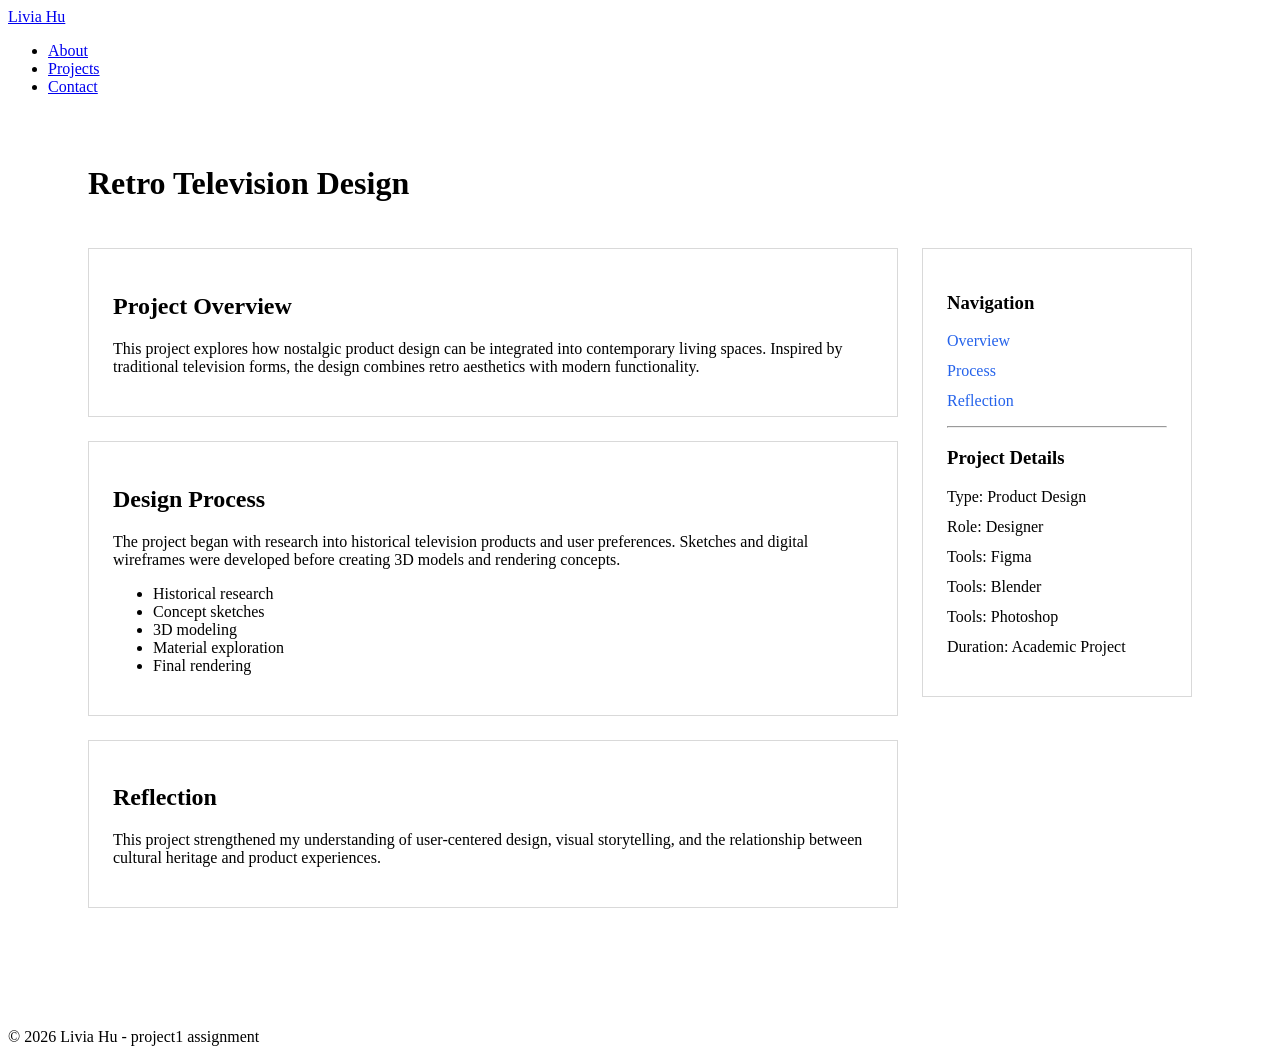
==== detail.html @ 560178e1 "Initial commit" ====
<!DOCTYPE html>
<html lang="en">

<head>
    <meta charset="UTF-8">
    <meta name="viewport" content="width=device-width, initial-scale=1.0">
    <title>Retro Television Design | Livia Hu</title>

    <link rel="stylesheet" href="css/style.css">

    <!-- link for font -->
    <link
        href="https://fonts.googleapis.com/css2?family=Inter:wght@400;500&family=Poppins:wght@400;600;700&display=swap"
        rel="stylesheet">
</head>

<body>

    <header class="site-header">

        <a href="index.html" class="logo">
            Livia Hu
        </a>

        <nav>
            <ul class="nav-links">
                <li><a href="index.html">About</a></li>
                <li><a href="index.html#projects">Projects</a></li>
                <li><a href="#">Contact</a></li>
            </ul>
        </nav>

    </header>

    <main>

        <h1 class="page-title">
            Retro Television Design
        </h1>

        <section class="content-grid">

            <!-- Main Content -->

            <div class="case-study">

                <section id="section1" class="content-block">

                    <h2>Project Overview</h2>

                    <p>
                        This project explores how nostalgic product design can be
                        integrated into contemporary living spaces. Inspired by
                        traditional television forms, the design combines retro
                        aesthetics with modern functionality.
                    </p>

                </section>

                <section id="section2" class="content-block">

                    <h2>Design Process</h2>

                    <p>
                        The project began with research into historical television
                        products and user preferences. Sketches and digital
                        wireframes were developed before creating 3D models and
                        rendering concepts.
                    </p>

                    <ul>
                        <li>Historical research</li>
                        <li>Concept sketches</li>
                        <li>3D modeling</li>
                        <li>Material exploration</li>
                        <li>Final rendering</li>
                    </ul>

                </section>

                <section id="section3" class="content-block">

                    <h2>Reflection</h2>

                    <p>
                        This project strengthened my understanding of
                        user-centered design, visual storytelling, and the
                        relationship between cultural heritage and product
                        experiences.
                    </p>

                </section>

            </div>

            <!-- Sidebar -->

            <aside class="sidebar">

                <h3>Navigation</h3>

                <ul>
                    <li><a href="#section1">Overview</a></li>
                    <li><a href="#section2">Process</a></li>
                    <li><a href="#section3">Reflection</a></li>
                </ul>

                <hr>

                <h3>Project Details</h3>

                <ul>
                    <li>Type: Product Design</li>
                    <li>Role: Designer</li>
                    <li>Tools: Figma</li>
                    <li>Tools: Blender</li>
                    <li>Tools: Photoshop</li>
                    <li>Duration: Academic Project</li>
                </ul>

            </aside>

        </section>

    </main>

    <footer>
        <p>© 2026 Livia Hu - project1 assignment</p>
    </footer>

</body>

</html>
---- css/style.css ----
.page-title{
    padding: 48px 80px 24px;
}

.content-grid{
    display:grid;
    gap:24px;
    padding:0 80px 80px;
    grid-template-columns:1fr;
}

.content-block{
    border:1px solid #d9d9d9;
    padding:24px;
    margin-bottom:24px;
}

.sidebar{
    border:1px solid #d9d9d9;
    padding:24px;
    height:fit-content;
}

.sidebar ul{
    list-style:none;
    padding-left:0;
}

.sidebar li{
    margin-bottom:12px;
}

.sidebar a{
    color:#2563EB;
    text-decoration:none;
}

@media (min-width:768px){

    .content-grid{
        grid-template-columns:3fr 1fr;
    }

}
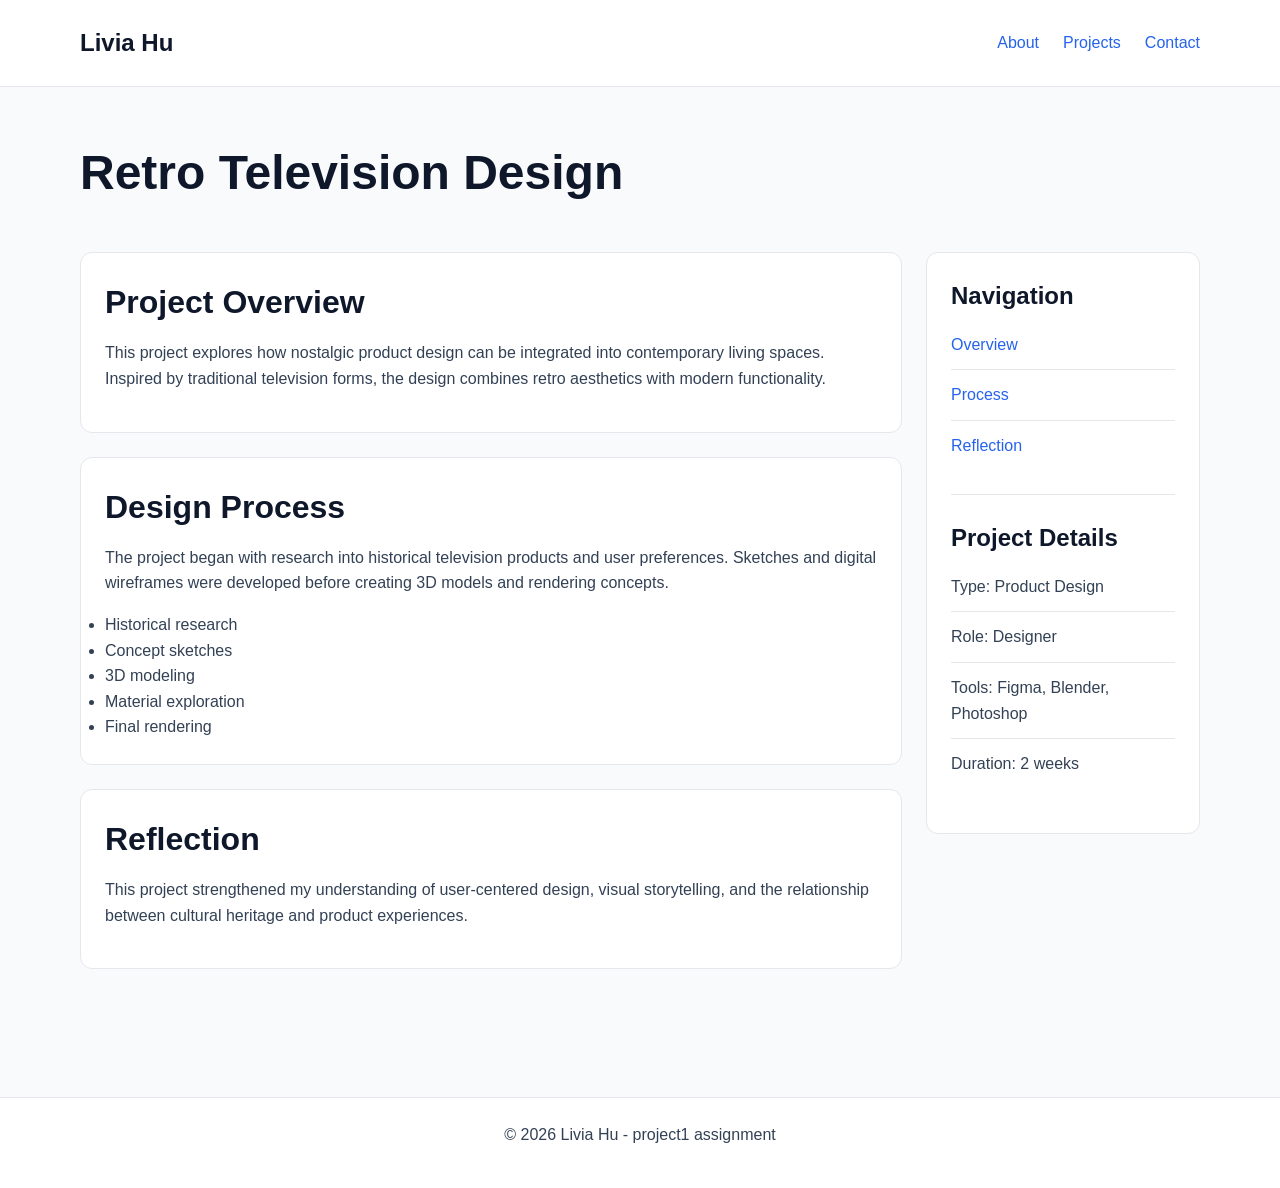
==== commit 5c53cfa9: "typo" ====
--- a/detail.html
+++ b/detail.html
@@ -112,10 +112,8 @@
                 <ul>
                     <li>Type: Product Design</li>
                     <li>Role: Designer</li>
-                    <li>Tools: Figma</li>
-                    <li>Tools: Blender</li>
-                    <li>Tools: Photoshop</li>
-                    <li>Duration: Academic Project</li>
+                    <li>Tools: Figma, Blender, Photoshop</li>
+                    <li>Duration: 2 weeks</li>
                 </ul>
 
             </aside>
--- a/css/style.css
+++ b/css/style.css
@@ -1,44 +1,319 @@
-.page-title{
-    padding: 48px 80px 24px;
-}
-
-.content-grid{
-    display:grid;
-    gap:24px;
-    padding:0 80px 80px;
-    grid-template-columns:1fr;
-}
-
-.content-block{
-    border:1px solid #d9d9d9;
-    padding:24px;
-    margin-bottom:24px;
-}
-
-.sidebar{
-    border:1px solid #d9d9d9;
-    padding:24px;
-    height:fit-content;
-}
-
-.sidebar ul{
-    list-style:none;
-    padding-left:0;
-}
-
-.sidebar li{
-    margin-bottom:12px;
-}
-
-.sidebar a{
-    color:#2563EB;
-    text-decoration:none;
-}
-
-@media (min-width:768px){
-
-    .content-grid{
-        grid-template-columns:3fr 1fr;
-    }
-
+/* global */
+
+* {
+    margin: 0;
+    padding: 0;
+    box-sizing: border-box;
+}
+
+/* set up design token for the entire css */
+
+:root {
+
+    /* Colors */
+    --primary: rgb(15, 23, 42); /* Midnight Navy */
+    --accent: rgb(37, 99, 235);     /* Research Blue */
+    --text: rgb(51, 65, 85);/* Slate Gray */
+    --background: rgb(248, 250, 252);/* Frost White */
+    
+    /* Radius */
+    --radius: 12px;
+}
+
+/* body background set up */
+
+body {
+    font-family: "Inter", sans-serif;
+    line-height: 1.6;
+    background: var(--background);
+    color: var(--text);
+}
+
+/* typography: font size/family set up */
+
+h1,
+h2,
+h3 {
+    font-family: "Poppins", sans-serif;
+    color: var(--primary);
+}
+
+h1 {
+    font-size: 36px;
+    font-weight: 700;
+    margin-bottom: 16px;
+}
+
+h2 {
+    font-size: 28px;
+    font-weight: 600;
+    margin-bottom: 16px;
+}
+
+h3 {
+    font-size: 20px;
+    font-weight: 600;
+    margin-bottom: 12px;
+}
+
+p {
+    margin-bottom: 16px;
+}
+
+a {
+    text-decoration: none;
+    transition: 0.2s ease;
+}
+
+a:hover {
+    opacity: 0.85;
+}
+
+/* header */
+
+.site-header {
+    display: flex;
+    flex-direction: column;
+    align-items: center;
+    gap: 16px;
+    padding: 24px;
+    background: rgb(255, 255, 255);
+    border-bottom: 1px solid rgb(229, 231, 235);
+}
+
+.logo {
+    font-size: 24px;
+    font-weight: 700;
+    color: var(--primary);
+}
+
+.nav-links {
+    list-style: none;
+    display: flex;
+    gap: 16px;
+}
+
+.nav-links a {
+    color: var(--accent);
+    font-weight: 500;
+}
+
+/* hero section */
+
+.hero-grid {
+    display: grid;
+    grid-template-columns: 1fr;
+    gap: 24px;
+    padding: 24px;
+}
+
+.hero-main,
+.hero-sidebar {
+    background: white;
+    border: 1px solid rgb(229, 231, 235);
+    border-radius: var(--radius);
+    padding: 32px;
+}
+
+.hero-sidebar ul {
+    padding-left: 20px;
+}
+
+/* buttons */
+
+.btn,
+.btn-small {
+    display: inline-block;
+    background: var(--accent);
+    color: white;
+    border-radius: 8px;
+    transition: 0.2s ease;
+}
+
+.btn {
+    padding: 12px 24px;
+}
+
+.btn-small {
+    padding: 10px 18px;
+    margin-top: auto;
+}
+
+.btn:hover,
+.btn-small:hover {
+    background: var(--primary);
+    opacity: 1;
+}
+
+/* projects */
+
+#projects {
+    padding: 24px;
+}
+
+.project-grid {
+    display: grid;
+    grid-template-columns: 1fr;
+    gap: 24px;
+    margin-top: 24px;
+}
+
+/* cards */
+
+.card {
+    background: white;
+    border: 1px solid rgb(229, 231, 235);
+    border-radius: var(--radius);
+    display: flex;
+    flex-direction: column;
+    padding: 16px;
+    transition: 0.2s ease;
+}
+
+.card:hover {
+    transform: translateY(-3px);
+    box-shadow: 0 4px 12px rgba(0, 0, 0, 0.08);
+}
+
+.card-image {
+    height: 180px;
+    background: rgb(226, 232, 240);
+    border-radius: 8px;
+    margin-bottom: 16px;
+}
+
+/* detail page */
+
+.page-title {
+    padding: 24px;
+}
+
+.content-grid {
+    display: grid;
+    gap: 24px;
+    padding: 24px;
+    grid-template-columns: 1fr;
+}
+
+/* mobile:
+   sidebar on top
+*/
+
+.sidebar {
+    order: -1;
+    background: white;
+    border: 1px solid rgb(229, 231, 235);
+    border-radius: var(--radius);
+    padding: 24px;
+    height: fit-content;
+}
+
+.content-block {
+    background: white;
+    border: 1px solid rgb(229, 231, 235);
+    border-radius: var(--radius);
+    padding: 24px;
+    margin-bottom: 24px;
+}
+
+.content-block h2 {
+    margin-bottom: 12px;
+}
+
+.sidebar h3 {
+    margin-bottom: 16px;
+}
+
+.sidebar ul {
+    list-style: none;
+    padding-left: 0;
+    margin-bottom: 20px;
+}
+
+.sidebar li {
+    margin-bottom: 12px;
+    padding-bottom: 12px;
+    border-bottom: 1px solid rgb(229, 231, 235);
+}
+
+.sidebar li:last-child {
+    border-bottom: none;
+}
+
+.sidebar a {
+    color: var(--accent);
+}
+
+.sidebar hr {
+    margin: 24px 0;
+    border: none;
+    border-top: 1px solid rgb(229, 231, 235);
+}
+
+/* footer */
+
+footer {
+    margin-top: 24px;
+    padding: 24px;
+    text-align: center;
+    background: white;
+    border-top: 1px solid rgb(229, 231, 235);
+}
+
+/* desktop */
+
+@media (min-width:768px) {
+    .site-header {
+        flex-direction: row;
+        justify-content: space-between;
+        padding: 24px 80px;
+    }
+
+    .nav-links {
+        gap: 24px;
+    }
+
+    h1 {
+        font-size: 48px;
+    }
+
+    h2 {
+        font-size: 32px;
+    }
+
+    h3 {
+        font-size: 24px;
+    }
+
+    /* Hero Split */
+
+    .hero-grid {
+        padding: 48px 80px;
+        grid-template-columns: 2fr 1fr;
+    }
+
+    /* Projects Section */
+    #projects {
+        padding: 0 80px 80px;
+    }
+
+    /* 4 Project Cards */
+    .project-grid {
+        grid-template-columns: repeat(4, 1fr);
+    }
+
+    /* Detail Page */
+    .page-title {
+        padding: 48px 80px 24px;
+    }
+
+    .content-grid {
+        padding: 0 80px 80px;
+        grid-template-columns: 3fr 1fr;
+    }
+
+    /* Sidebar back to right */
+    .sidebar {
+        order: 0;
+    }
 }
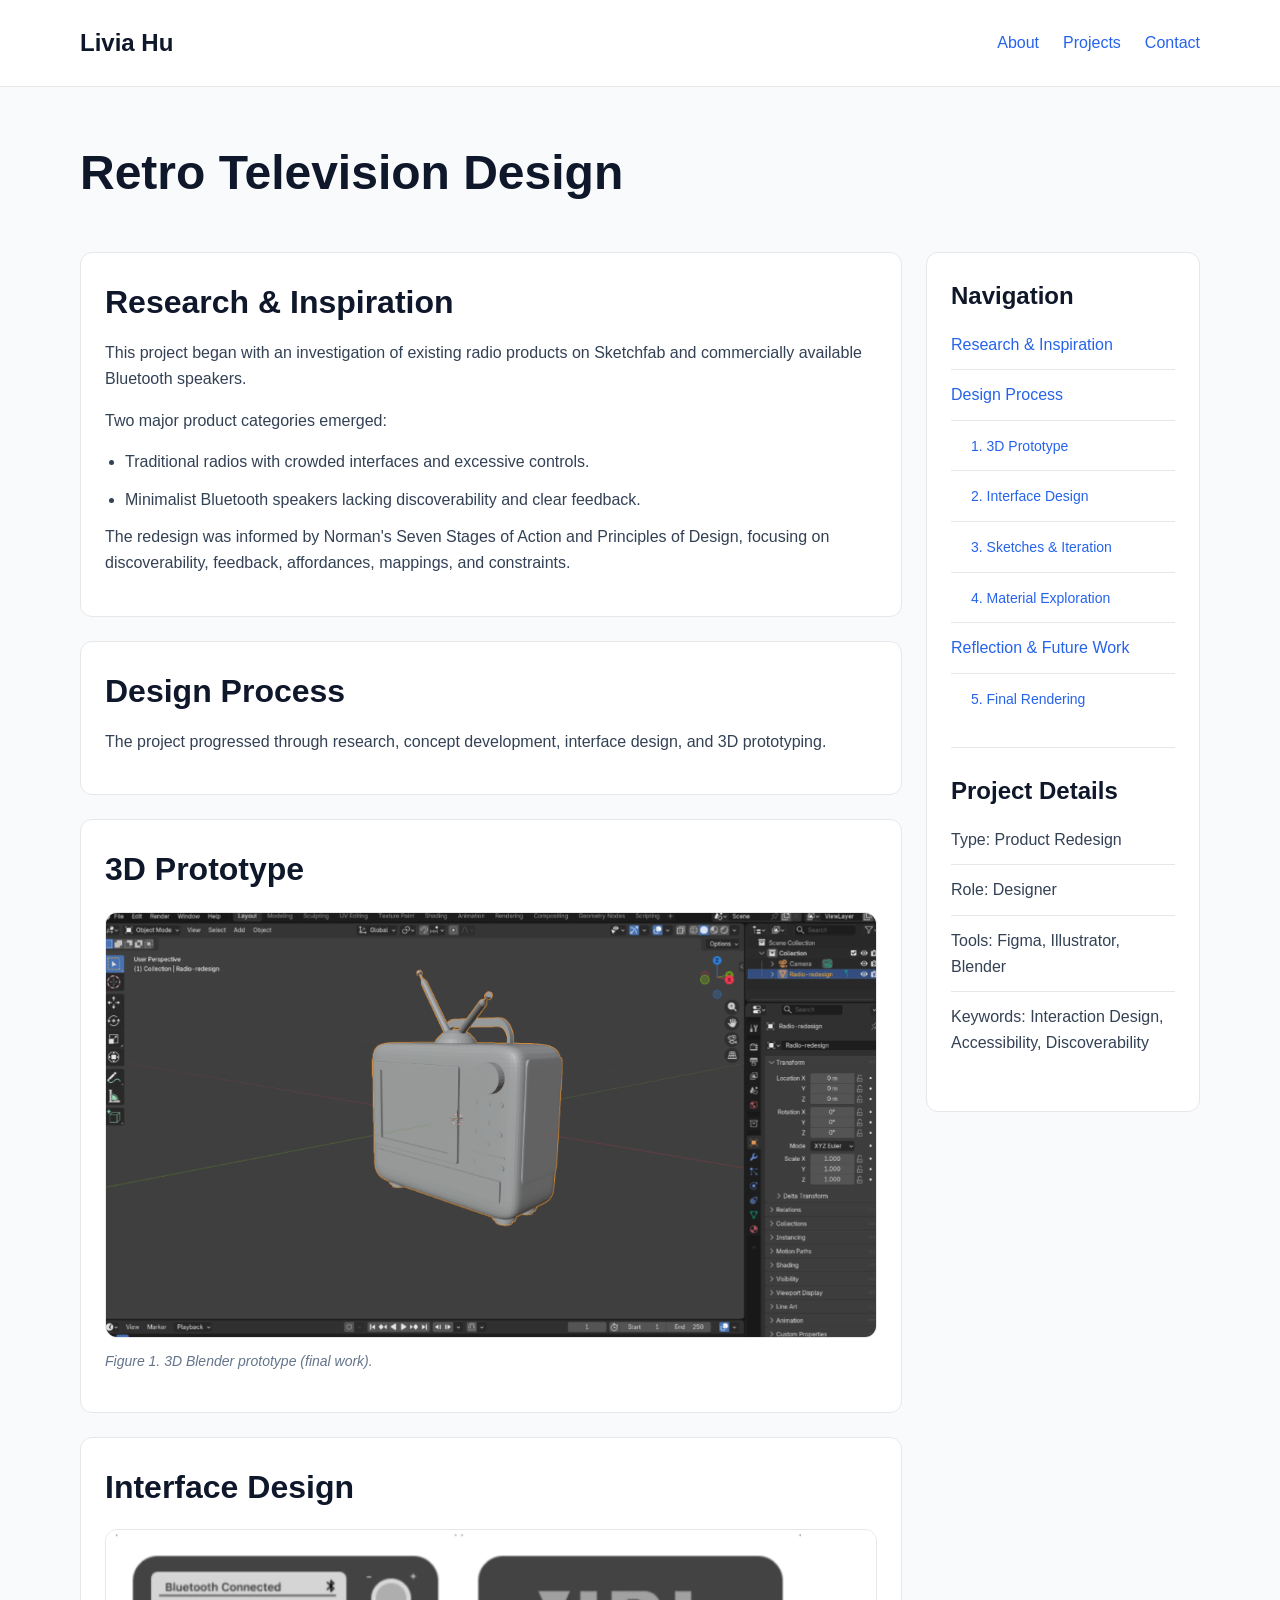
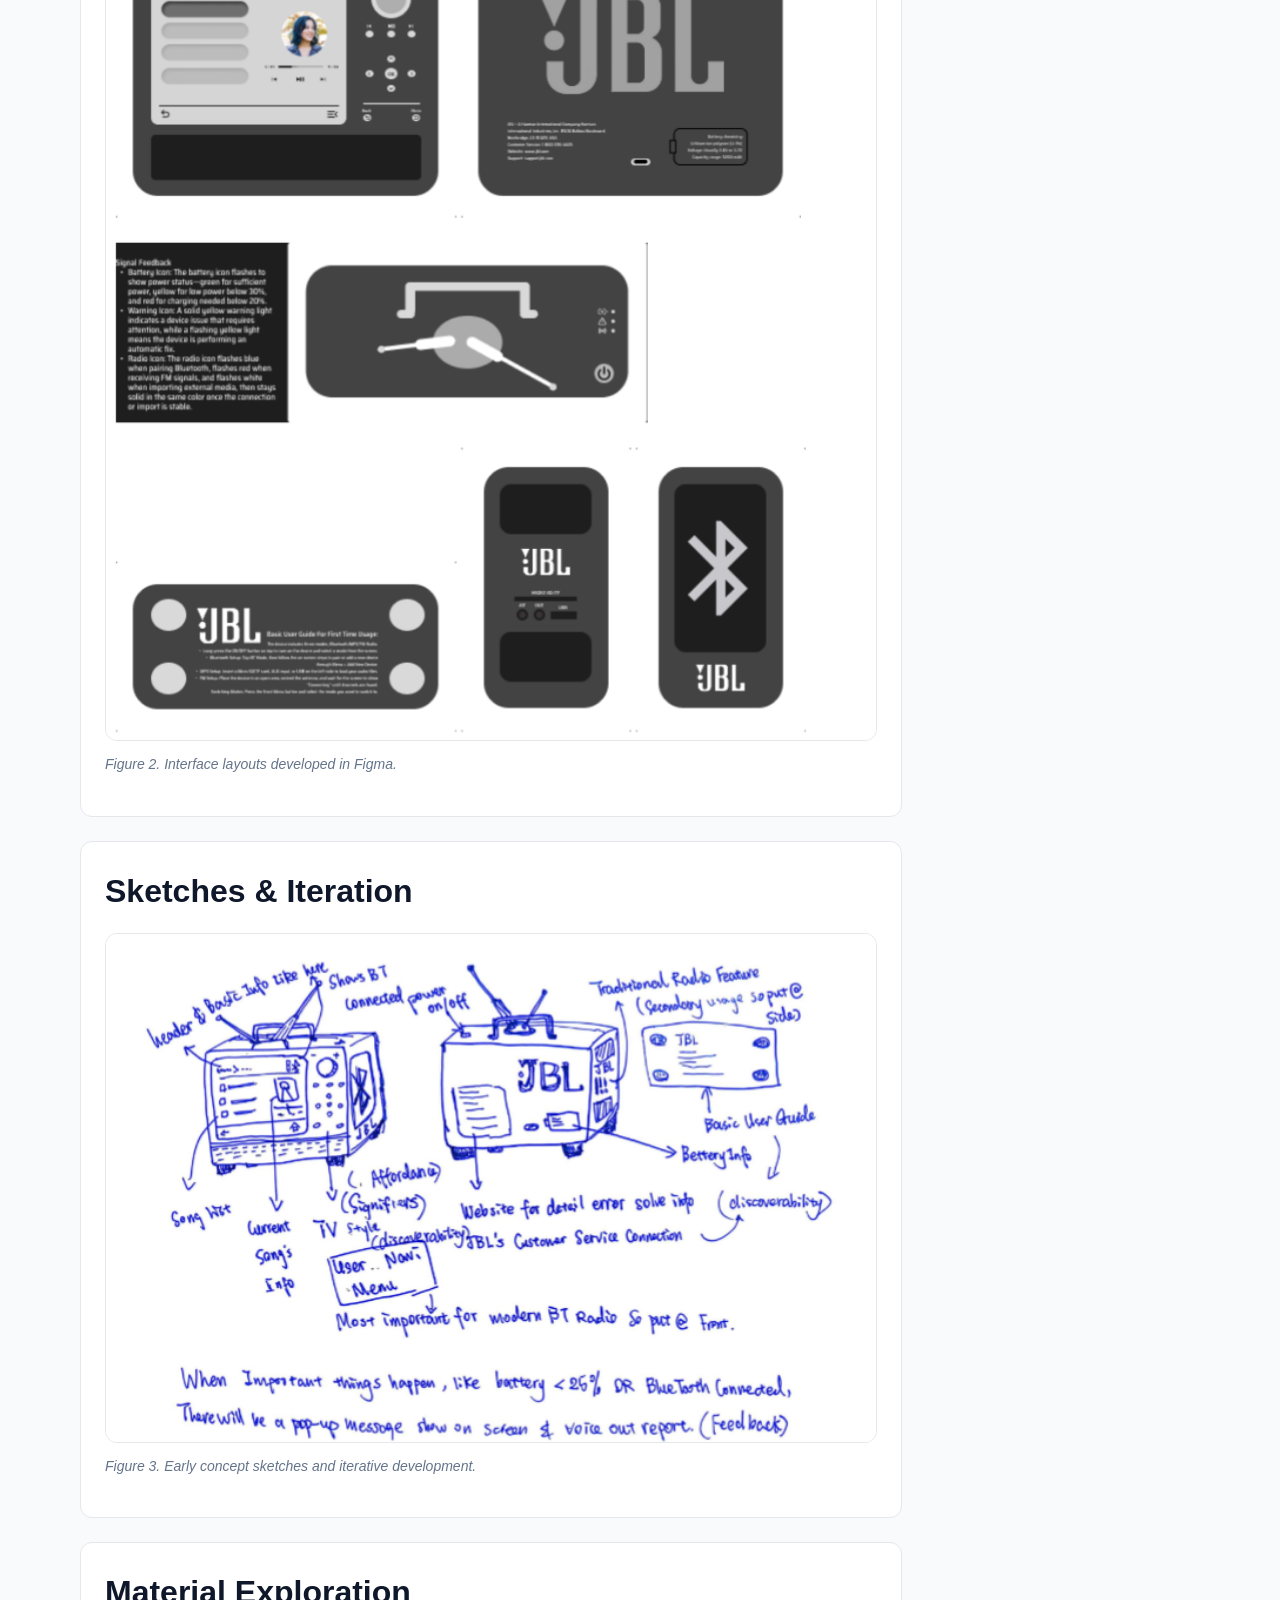
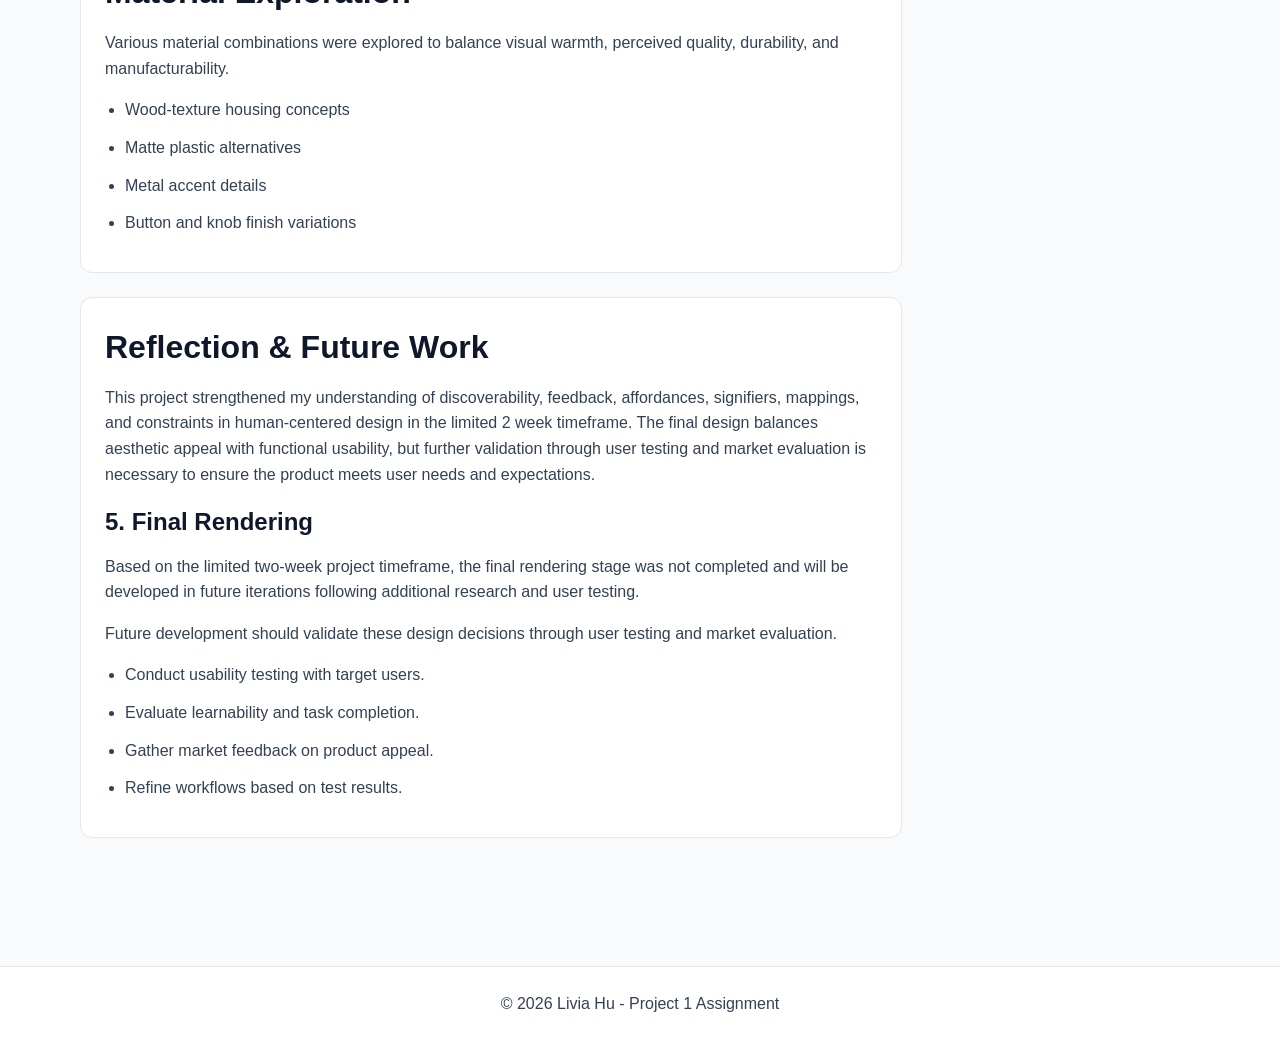
==== commit e551f852: "final" ====
--- a/detail.html
+++ b/detail.html
@@ -4,11 +4,10 @@
 <head>
     <meta charset="UTF-8">
     <meta name="viewport" content="width=device-width, initial-scale=1.0">
-    <title>Retro Television Design | Livia Hu</title>
+    <title>Bluetooth Radio Redesign | Livia Hu</title>
 
     <link rel="stylesheet" href="css/style.css">
 
-    <!-- link for font -->
     <link
         href="https://fonts.googleapis.com/css2?family=Inter:wght@400;500&family=Poppins:wght@400;600;700&display=swap"
         rel="stylesheet">
@@ -40,69 +39,200 @@
 
         <section class="content-grid">
 
-            <!-- Main Content -->
-
             <div class="case-study">
 
-                <section id="section1" class="content-block">
-
-                    <h2>Project Overview</h2>
-
-                    <p>
-                        This project explores how nostalgic product design can be
-                        integrated into contemporary living spaces. Inspired by
-                        traditional television forms, the design combines retro
-                        aesthetics with modern functionality.
-                    </p>
-
-                </section>
-
-                <section id="section2" class="content-block">
+                <!-- SECTION 1 -->
+
+                <section id="research" class="content-block">
+
+                    <h2>Research & Inspiration</h2>
+
+                    <p>
+                        This project began with an investigation of
+                        existing radio products on Sketchfab and
+                        commercially available Bluetooth speakers.
+                    </p>
+
+                    <p>
+                        Two major product categories emerged:
+                    </p>
+
+                    <ul>
+                        <li>
+                            Traditional radios with crowded interfaces
+                            and excessive controls.
+                        </li>
+
+                        <li>
+                            Minimalist Bluetooth speakers lacking
+                            discoverability and clear feedback.
+                        </li>
+                    </ul>
+
+                    <p>
+                        The redesign was informed by Norman's Seven
+                        Stages of Action and Principles of Design,
+                        focusing on discoverability, feedback,
+                        affordances, mappings, and constraints.
+                    </p>
+
+                </section>
+
+                <!-- SECTION 2 -->
+
+                <section id="process" class="content-block">
 
                     <h2>Design Process</h2>
 
-                    <p>
-                        The project began with research into historical television
-                        products and user preferences. Sketches and digital
-                        wireframes were developed before creating 3D models and
-                        rendering concepts.
+                    <p>The project progressed through research, concept development, interface design, and 3D
+                        prototyping.
+                    </p>
+
+                </section>
+
+                <section id="prototype" class="content-block">
+
+                    <h2>3D Prototype</h2>
+
+                    <div class="project-image">
+                        <img src="images/ratio.png" alt="Bluetooth radio prototype">
+                    </div>
+
+                    <p class="caption">
+                        Figure 1. 3D Blender prototype (final work).
+                    </p>
+
+                </section>
+
+                <section id="interface" class="content-block">
+
+                    <h2>Interface Design</h2>
+
+                    <div class="project-image">
+                        <img src="images/interface.png" alt="Figma interface design">
+                    </div>
+
+                    <p class="caption">
+                        Figure 2. Interface layouts developed in Figma.
+                    </p>
+
+                </section>
+
+                <section id="iteration" class="content-block">
+
+                    <h2>Sketches & Iteration</h2>
+
+                    <div class="project-image">
+                        <img src="images/sketch.png" alt="Design sketches">
+                    </div>
+
+                    <p class="caption">
+                        Figure 3. Early concept sketches and iterative development.
+                    </p>
+
+                </section>
+
+                <section id="materials" class="content-block">
+
+                    <h2>Material Exploration</h2>
+
+                    <p>
+                        Various material combinations were explored to
+                        balance visual warmth, perceived quality,
+                        durability, and manufacturability.
                     </p>
 
                     <ul>
-                        <li>Historical research</li>
-                        <li>Concept sketches</li>
-                        <li>3D modeling</li>
-                        <li>Material exploration</li>
-                        <li>Final rendering</li>
+                        <li>Wood-texture housing concepts</li>
+                        <li>Matte plastic alternatives</li>
+                        <li>Metal accent details</li>
+                        <li>Button and knob finish variations</li>
                     </ul>
 
                 </section>
 
-                <section id="section3" class="content-block">
-
-                    <h2>Reflection</h2>
+
+
+                <!-- SECTION 3 -->
+
+                <section id="reflection" class="content-block">
+
+                    <h2>Reflection & Future Work</h2>
 
                     <p>
                         This project strengthened my understanding of
-                        user-centered design, visual storytelling, and the
-                        relationship between cultural heritage and product
-                        experiences.
-                    </p>
+                        discoverability, feedback, affordances,
+                        signifiers, mappings, and constraints in
+                        human-centered design in the limited 2 week timeframe. The final design balances aesthetic
+                        appeal with functional usability, but further validation through user testing and market
+                        evaluation is necessary to ensure the product meets user needs and expectations.
+                    </p>
+
+                    <h3 id="rendering">5. Final Rendering</h3>
+
+                    <p>
+                        Based on the limited two-week project timeframe,
+                        the final rendering stage was not completed and
+                        will be developed in future iterations following
+                        additional research and user testing.
+                    </p>
+
+                    <p>
+                        Future development should validate these design
+                        decisions through user testing and market evaluation.
+                    </p>
+
+
+                    <ul>
+                        <li>Conduct usability testing with target users.</li>
+                        <li>Evaluate learnability and task completion.</li>
+                        <li>Gather market feedback on product appeal.</li>
+                        <li>Refine workflows based on test results.</li>
+                    </ul>
 
                 </section>
 
             </div>
 
-            <!-- Sidebar -->
 
             <aside class="sidebar">
 
                 <h3>Navigation</h3>
 
                 <ul>
-                    <li><a href="#section1">Overview</a></li>
-                    <li><a href="#section2">Process</a></li>
-                    <li><a href="#section3">Reflection</a></li>
+
+                    <li>
+                        <a href="#research">Research & Inspiration</a>
+                    </li>
+
+                    <li>
+                        <a href="#process">Design Process</a>
+                    </li>
+
+                    <li class="sub-item">
+                        <a href="#prototype">1. 3D Prototype</a>
+                    </li>
+
+                    <li class="sub-item">
+                        <a href="#interface">2. Interface Design</a>
+                    </li>
+
+                    <li class="sub-item">
+                        <a href="#iteration">3. Sketches & Iteration</a>
+                    </li>
+
+                    <li class="sub-item">
+                        <a href="#materials">4. Material Exploration</a>
+                    </li>
+
+                    <li>
+                        <a href="#reflection">Reflection & Future Work</a>
+                    </li>
+
+                    <li class="sub-item">
+                        <a href="#rendering">5. Final Rendering</a>
+                    </li>
+
                 </ul>
 
                 <hr>
@@ -110,10 +240,10 @@
                 <h3>Project Details</h3>
 
                 <ul>
-                    <li>Type: Product Design</li>
+                    <li>Type: Product Redesign</li>
                     <li>Role: Designer</li>
-                    <li>Tools: Figma, Blender, Photoshop</li>
-                    <li>Duration: 2 weeks</li>
+                    <li>Tools: Figma, Illustrator, Blender</li>
+                    <li>Keywords: Interaction Design, Accessibility, Discoverability</li>
                 </ul>
 
             </aside>
@@ -123,7 +253,7 @@
     </main>
 
     <footer>
-        <p>© 2026 Livia Hu - project1 assignment</p>
+        <p>© 2026 Livia Hu - Project 1 Assignment</p>
     </footer>
 
 </body>
--- a/css/style.css
+++ b/css/style.css
@@ -1,319 +1,367 @@
 /* global */
 
-* {
-    margin: 0;
-    padding: 0;
-    box-sizing: border-box;
-}
-
-/* set up design token for the entire css */
-
-:root {
-
-    /* Colors */
-    --primary: rgb(15, 23, 42); /* Midnight Navy */
-    --accent: rgb(37, 99, 235);     /* Research Blue */
-    --text: rgb(51, 65, 85);/* Slate Gray */
-    --background: rgb(248, 250, 252);/* Frost White */
-    
-    /* Radius */
-    --radius: 12px;
-}
-
-/* body background set up */
-
-body {
-    font-family: "Inter", sans-serif;
-    line-height: 1.6;
-    background: var(--background);
-    color: var(--text);
-}
-
-/* typography: font size/family set up */
+*{
+    margin:0;
+    padding:0;
+    box-sizing:border-box;
+}
+
+/* design tokens */
+
+:root{
+    --primary:rgb(15,23,42);
+    --accent:rgb(37,99,235);
+    --text:rgb(51,65,85);
+    --background:rgb(248,250,252);
+    --radius:12px;
+}
+
+/* body */
+
+body{
+    font-family:"Inter",sans-serif;
+    line-height:1.6;
+    background:var(--background);
+    color:var(--text);
+}
+
+/* typography */
 
 h1,
 h2,
-h3 {
-    font-family: "Poppins", sans-serif;
-    color: var(--primary);
-}
-
-h1 {
-    font-size: 36px;
-    font-weight: 700;
-    margin-bottom: 16px;
-}
-
-h2 {
-    font-size: 28px;
-    font-weight: 600;
-    margin-bottom: 16px;
-}
-
-h3 {
-    font-size: 20px;
-    font-weight: 600;
-    margin-bottom: 12px;
-}
-
-p {
-    margin-bottom: 16px;
-}
-
-a {
-    text-decoration: none;
-    transition: 0.2s ease;
-}
-
-a:hover {
-    opacity: 0.85;
+h3{
+    font-family:"Poppins",sans-serif;
+    color:var(--primary);
+}
+
+h1{
+    font-size:36px;
+    font-weight:700;
+    margin-bottom:16px;
+}
+
+h2{
+    font-size:28px;
+    font-weight:600;
+    margin-bottom:16px;
+}
+
+h3{
+    font-size:20px;
+    font-weight:600;
+    margin-bottom:12px;
+}
+
+p{
+    margin-bottom:16px;
+}
+
+a{
+    text-decoration:none;
+    transition:0.2s ease;
+}
+
+a:hover{
+    opacity:0.85;
 }
 
 /* header */
 
-.site-header {
-    display: flex;
-    flex-direction: column;
-    align-items: center;
-    gap: 16px;
-    padding: 24px;
-    background: rgb(255, 255, 255);
-    border-bottom: 1px solid rgb(229, 231, 235);
-}
-
-.logo {
-    font-size: 24px;
-    font-weight: 700;
-    color: var(--primary);
-}
-
-.nav-links {
-    list-style: none;
-    display: flex;
-    gap: 16px;
-}
-
-.nav-links a {
-    color: var(--accent);
-    font-weight: 500;
-}
-
-/* hero section */
-
-.hero-grid {
-    display: grid;
-    grid-template-columns: 1fr;
-    gap: 24px;
-    padding: 24px;
+.site-header{
+    display:flex;
+    flex-direction:column;
+    align-items:center;
+    gap:16px;
+    padding:24px;
+    background:white;
+    border-bottom:1px solid rgb(229,231,235);
+}
+
+.logo{
+    font-size:24px;
+    font-weight:700;
+    color:var(--primary);
+}
+
+.nav-links{
+    list-style:none;
+    display:flex;
+    gap:16px;
+}
+
+.nav-links a{
+    color:var(--accent);
+    font-weight:500;
+}
+
+/* hero */
+
+.hero-grid{
+    display:grid;
+    grid-template-columns:1fr;
+    gap:24px;
+    padding:24px;
 }
 
 .hero-main,
-.hero-sidebar {
-    background: white;
-    border: 1px solid rgb(229, 231, 235);
-    border-radius: var(--radius);
-    padding: 32px;
-}
-
-.hero-sidebar ul {
-    padding-left: 20px;
+.hero-sidebar{
+    background:white;
+    border:1px solid rgb(229,231,235);
+    border-radius:var(--radius);
+    padding:32px;
+}
+
+.hero-sidebar ul{
+    padding-left:20px;
 }
 
 /* buttons */
 
 .btn,
-.btn-small {
-    display: inline-block;
-    background: var(--accent);
-    color: white;
-    border-radius: 8px;
-    transition: 0.2s ease;
-}
-
-.btn {
-    padding: 12px 24px;
-}
-
-.btn-small {
-    padding: 10px 18px;
-    margin-top: auto;
+.btn-small{
+    display:inline-block;
+    background:var(--accent);
+    color:white;
+    border-radius:8px;
+    transition:0.2s ease;
+}
+
+.btn{
+    padding:12px 24px;
+}
+
+.btn-small{
+    padding:10px 18px;
+    margin-top:auto;
 }
 
 .btn:hover,
-.btn-small:hover {
-    background: var(--primary);
-    opacity: 1;
+.btn-small:hover{
+    background:var(--primary);
+    opacity:1;
 }
 
 /* projects */
 
-#projects {
-    padding: 24px;
-}
-
-.project-grid {
-    display: grid;
-    grid-template-columns: 1fr;
-    gap: 24px;
-    margin-top: 24px;
+#projects{
+    padding:24px;
+}
+
+.project-grid{
+    display:grid;
+    grid-template-columns:1fr;
+    gap:24px;
+    margin-top:24px;
 }
 
 /* cards */
 
-.card {
-    background: white;
-    border: 1px solid rgb(229, 231, 235);
-    border-radius: var(--radius);
-    display: flex;
-    flex-direction: column;
-    padding: 16px;
-    transition: 0.2s ease;
-}
-
-.card:hover {
-    transform: translateY(-3px);
-    box-shadow: 0 4px 12px rgba(0, 0, 0, 0.08);
-}
-
-.card-image {
-    height: 180px;
-    background: rgb(226, 232, 240);
-    border-radius: 8px;
-    margin-bottom: 16px;
+.card{
+    background:white;
+    border:1px solid rgb(229,231,235);
+    border-radius:var(--radius);
+    display:flex;
+    flex-direction:column;
+    padding:16px;
+    transition:0.2s ease;
+}
+
+.card:hover{
+    transform:translateY(-3px);
+    box-shadow:0 4px 12px rgba(0,0,0,0.08);
+}
+
+.card-image{
+    height:180px;
+    border-radius:8px;
+    overflow:hidden;
+    margin-bottom:16px;
+}
+
+.card-image img{
+    width:100%;
+    height:100%;
+    object-fit:cover;
+    display:block;
 }
 
 /* detail page */
 
-.page-title {
-    padding: 24px;
-}
-
-.content-grid {
-    display: grid;
-    gap: 24px;
-    padding: 24px;
-    grid-template-columns: 1fr;
-}
-
-/* mobile:
-   sidebar on top
-*/
-
-.sidebar {
-    order: -1;
-    background: white;
-    border: 1px solid rgb(229, 231, 235);
-    border-radius: var(--radius);
-    padding: 24px;
-    height: fit-content;
-}
-
-.content-block {
-    background: white;
-    border: 1px solid rgb(229, 231, 235);
-    border-radius: var(--radius);
-    padding: 24px;
-    margin-bottom: 24px;
-}
-
-.content-block h2 {
-    margin-bottom: 12px;
-}
-
-.sidebar h3 {
-    margin-bottom: 16px;
-}
-
-.sidebar ul {
-    list-style: none;
-    padding-left: 0;
-    margin-bottom: 20px;
-}
-
-.sidebar li {
-    margin-bottom: 12px;
-    padding-bottom: 12px;
-    border-bottom: 1px solid rgb(229, 231, 235);
-}
-
-.sidebar li:last-child {
-    border-bottom: none;
-}
-
-.sidebar a {
-    color: var(--accent);
-}
-
-.sidebar hr {
-    margin: 24px 0;
-    border: none;
-    border-top: 1px solid rgb(229, 231, 235);
+.page-title{
+    padding:24px;
+}
+
+.content-grid{
+    display:grid;
+    gap:24px;
+    padding:24px;
+    grid-template-columns:1fr;
+}
+
+.case-study{
+    width:100%;
+}
+
+.sidebar{
+    background:white;
+    border:1px solid rgb(229,231,235);
+    border-radius:var(--radius);
+    padding:24px;
+    height:fit-content;
+}
+
+.content-block{
+    background:white;
+    border:1px solid rgb(229,231,235);
+    border-radius:var(--radius);
+    padding:24px;
+    margin-bottom:24px;
+}
+
+.content-block h2{
+    margin-bottom:12px;
+}
+
+.content-block ul{
+    margin-top:12px;
+    margin-left:20px;
+}
+
+.content-block li{
+    margin-bottom:12px;
+}
+
+/* sidebar */
+
+.sidebar h3{
+    margin-bottom:16px;
+}
+
+.sidebar ul{
+    list-style:none;
+    padding-left:0;
+    margin-bottom:20px;
+}
+
+.sidebar li{
+    margin-bottom:12px;
+    padding-bottom:12px;
+    border-bottom:1px solid rgb(229,231,235);
+}
+
+.sidebar li:last-child{
+    border-bottom:none;
+}
+
+.sidebar a{
+    color:var(--accent);
+}
+
+.sidebar hr{
+    margin:24px 0;
+    border:none;
+    border-top:1px solid rgb(229,231,235);
+}
+
+/* design process sub-navigation */
+
+.sub-item{
+    padding-left:20px;
+    margin-bottom:6px;
+    padding-bottom:6px;
+}
+
+.sub-item a{
+    font-size:14px;
+    color:var(--accent);
+}
+
+/* images */
+
+.project-image{
+    margin-top:16px;
+    margin-bottom:12px;
+}
+
+.project-image img{
+    width:100%;
+    display:block;
+    border-radius:12px;
+    border:1px solid rgb(229,231,235);
+}
+
+.caption{
+    margin-top:12px;
+    font-size:14px;
+    color:rgb(100,116,139);
+    font-style:italic;
 }
 
 /* footer */
 
-footer {
-    margin-top: 24px;
-    padding: 24px;
-    text-align: center;
-    background: white;
-    border-top: 1px solid rgb(229, 231, 235);
+footer{
+    margin-top:24px;
+    padding:24px;
+    text-align:center;
+    background:white;
+    border-top:1px solid rgb(229,231,235);
+}
+
+/* mobile only */
+
+@media (max-width:767px){
+
+    .sidebar{
+        order:-1;
+    }
+
 }
 
 /* desktop */
 
-@media (min-width:768px) {
-    .site-header {
-        flex-direction: row;
-        justify-content: space-between;
-        padding: 24px 80px;
-    }
-
-    .nav-links {
-        gap: 24px;
-    }
-
-    h1 {
-        font-size: 48px;
-    }
-
-    h2 {
-        font-size: 32px;
-    }
-
-    h3 {
-        font-size: 24px;
-    }
-
-    /* Hero Split */
-
-    .hero-grid {
-        padding: 48px 80px;
-        grid-template-columns: 2fr 1fr;
-    }
-
-    /* Projects Section */
-    #projects {
-        padding: 0 80px 80px;
-    }
-
-    /* 4 Project Cards */
-    .project-grid {
-        grid-template-columns: repeat(4, 1fr);
-    }
-
-    /* Detail Page */
-    .page-title {
-        padding: 48px 80px 24px;
-    }
-
-    .content-grid {
-        padding: 0 80px 80px;
-        grid-template-columns: 3fr 1fr;
-    }
-
-    /* Sidebar back to right */
-    .sidebar {
-        order: 0;
+@media (min-width:768px){
+
+    .site-header{
+        flex-direction:row;
+        justify-content:space-between;
+        padding:24px 80px;
+    }
+
+    .nav-links{
+        gap:24px;
+    }
+
+    h1{
+        font-size:48px;
+    }
+
+    h2{
+        font-size:32px;
+    }
+
+    h3{
+        font-size:24px;
+    }
+
+    .hero-grid{
+        padding:48px 80px;
+        grid-template-columns:2fr 1fr;
+    }
+
+    #projects{
+        padding:0 80px 80px;
+    }
+
+    .project-grid{
+        grid-template-columns:repeat(4,1fr);
+    }
+
+    .page-title{
+        padding:48px 80px 24px;
+    }
+
+    .content-grid{
+        padding:0 80px 80px;
+        grid-template-columns:3fr 1fr;
     }
 }
